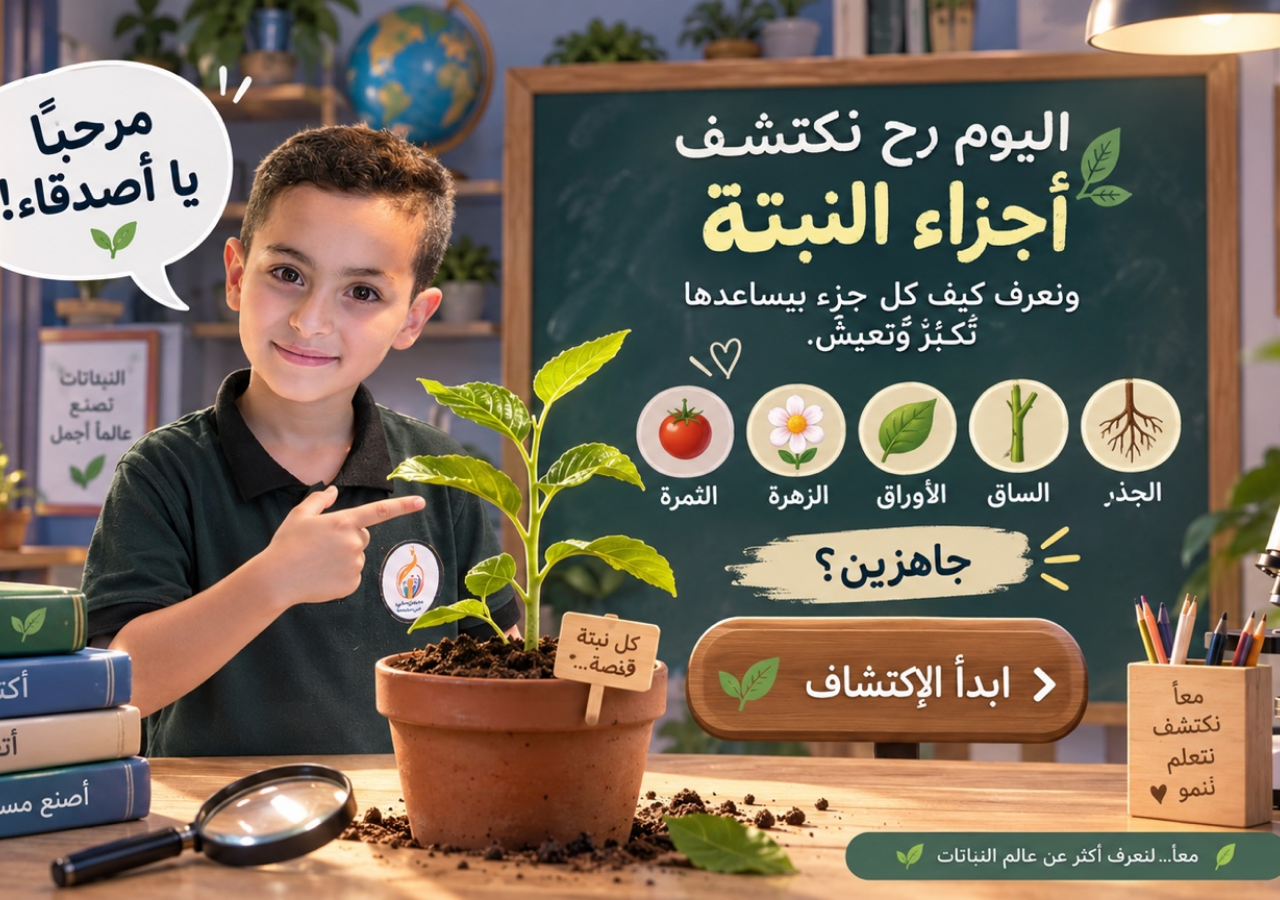
==== index.html @ 885a42ed "Fix mobile video poster and exact quiz geometry" ====
<!doctype html>
<html lang="ar" dir="rtl">
<head>
  <meta charset="UTF-8" />
  <meta name="viewport" content="width=device-width,initial-scale=1,viewport-fit=cover" />
  <meta name="theme-color" content="#194f3e" />
  <title>اكتشف أجزاء النبتة</title>
  <link rel="preload" as="image" href="quiz-roots-icon.png" />
  <link rel="preload" as="image" href="quiz-stem-icon.png" />
  <link rel="preload" as="image" href="quiz-leaf-icon.png" />
  <link rel="preload" as="image" href="quiz-flower-icon.png" />
  <link rel="preload" as="image" href="quiz-fruit-icon.png" />
  <link rel="preload" as="image" href="quiz-seed-icon.png" />
  <link rel="preload" as="image" href="correct-badge.png" />
  <link rel="preload" as="image" href="wrong-badge.png" />
  <link rel="stylesheet" href="style.css?v=20260918q7" />
</head>
<body>
  <main id="app">
    <section id="coverScreen" class="screen active image-screen mapped-screen">
      <img id="coverImage" src="cover.jpg?v=20260918q7" data-desktop-src="cover.jpg?v=20260918q7" data-mobile-src="https://raw.githubusercontent.com/ghadahelou859-dot/plant-discovery/43551839b0364d4b9109c42a9e4eeaf4a7d4392b/cover-mobile.png" alt="ابدأ الاكتشاف" class="screen-image mapped-image" />
      <button id="coverStartBtn" class="hotspot mapped-hotspot" data-x="0.250" data-y="0.780" data-w="0.500" data-h="0.100" data-px="0.185" data-py="0.820" data-pw="0.630" data-ph="0.085" aria-label="ابدأ الاكتشاف"></button>
    </section>

    <section id="videoScreen" class="screen center-screen">
      <video id="introVideo" class="fullscreen-video" playsinline preload="auto" controlslist="nodownload noplaybackrate" disablepictureinpicture data-desktop-src="intro.mp4" data-mobile-src="intro-mobile.mp4" data-mobile-poster="cover-mobile.png">
        <source src="intro.mp4" type="video/mp4" />
      </video>
      <button id="playIntroBtn" class="main-btn">تشغيل الفيديو</button>
      <button id="skipIntroBtn" class="mobile-skip-btn" type="button">تخطي ›</button>
      <button id="goGrowthBtn" class="main-btn hidden">التالي</button>
    </section>

    <section id="growthScreen" class="screen center-screen">
      <video id="growthVideo" class="fullscreen-video" playsinline preload="metadata" controlslist="nodownload noplaybackrate" disablepictureinpicture data-desktop-src="growth.mp4" data-mobile-src="growth-mobile.mp4" data-mobile-poster="parts-mobile.png">
        <source src="growth.mp4" type="video/mp4" />
      </video>
      <button id="playGrowthBtn" class="main-btn">شغّل رحلة النمو</button>
      <button id="skipGrowthBtn" class="mobile-skip-btn" type="button">تخطي ›</button>
      <button id="showPartsBtn" class="main-btn hidden">ابدأ الاكتشاف</button>
    </section>

    <section id="partsScreen" class="screen image-screen mapped-screen">
      <img id="partsImage" src="parts.png" data-desktop-src="parts.png" data-mobile-src="parts-mobile.png?v=20260918q7" alt="أجزاء النبتة" class="screen-image mapped-image" />
      <button class="hotspot mapped-hotspot" data-part="roots" data-x="0.397" data-y="0.748" data-w="0.190" data-h="0.145" data-px="0.700" data-py="0.650" data-pw="0.245" data-ph="0.075" aria-label="الجذور"></button>
      <button class="hotspot mapped-hotspot" data-part="stem" data-x="0.745" data-y="0.455" data-w="0.190" data-h="0.155" data-px="0.700" data-py="0.535" data-pw="0.245" data-ph="0.070" aria-label="الساق"></button>
      <button class="hotspot mapped-hotspot" data-part="leaves" data-x="0.335" data-y="0.205" data-w="0.185" data-h="0.155" data-px="0.285" data-py="0.455" data-pw="0.245" data-ph="0.070" aria-label="الأوراق"></button>
      <button class="hotspot mapped-hotspot" data-part="flower" data-x="0.755" data-y="0.025" data-w="0.185" data-h="0.145" data-px="0.365" data-py="0.345" data-pw="0.260" data-ph="0.070" aria-label="الزهرة"></button>
      <button class="hotspot mapped-hotspot" data-part="fruit" data-x="0.805" data-y="0.235" data-w="0.180" data-h="0.165" data-px="0.745" data-py="0.405" data-pw="0.240" data-ph="0.070" aria-label="الثمرة"></button>
      <button id="likeBtn" class="like-btn" aria-label="إعجاب"><span>❤</span><b id="likeCount">0</b></button>
    </section>

    <section id="detailScreen" class="screen image-screen detail-screen">
      <img id="detailImage" src="roots.png" alt="شرح الجزء" class="screen-image" />
      <div class="detail-nav">
        <button id="detailBackBtn" class="secondary-btn">الرجوع للأجزاء</button>
        <button id="detailNextBtn" class="secondary-btn">التالي</button>
      </div>
    </section>

    <section id="challengeScreen" class="screen image-screen mapped-screen">
      <img id="challengeImage" src="challenge-page.png" data-desktop-src="challenge-page.png" data-mobile-src="challenge-mobile.png?v=20260918q7" alt="جاهزون للتحدي" class="screen-image mapped-image" />
      <button id="beginQuizBtn" class="hotspot mapped-hotspot" data-x="0.225" data-y="0.670" data-w="0.540" data-h="0.210" data-px="0.175" data-py="0.438" data-pw="0.590" data-ph="0.090" aria-label="ابدأ التحدي"></button>
    </section>

    <section id="quizScreen" class="screen image-screen mapped-screen">
      <img id="quizImage" src="quiz-background-final.png?v=20260918q7" data-desktop-src="quiz-background-final.png?v=20260918q7" data-mobile-src="quiz-mobile.png?v=20260918q7" alt="اختبر معلوماتك" class="screen-image mapped-image" />
      <div id="quizProgress" class="quiz-progress mapped-ui" data-x="0.715" data-y="0.145" data-w="0.105" data-h="0.060" data-px="0.735" data-py="0.058" data-pw="0.090" data-ph="0.050">1 / 10</div>
      <div id="timerClock" class="quiz-timer mapped-ui" data-x="0.875" data-y="0.115" data-w="0.070" data-h="0.110" data-px="0.848" data-py="0.154" data-pw="0.116" data-ph="0.061"><span id="timerNum">10</span></div>
      <div id="questionBox" class="question-box mapped-ui" data-x="0.265" data-y="0.265" data-w="0.540" data-h="0.120" data-px="0.145" data-py="0.277" data-pw="0.700" data-ph="0.078"><div id="questionText"></div></div>
      <div id="answers" class="answers-grid mapped-ui" data-x="0.365" data-y="0.410" data-w="0.330" data-h="0.430" data-px="0.000" data-py="0.000" data-pw="1.000" data-ph="1.000"></div>
      <div id="feedback" class="feedback mapped-ui" data-x="0.395" data-y="0.850" data-w="0.300" data-h="0.055" data-px="0.245" data-py="0.610" data-pw="0.510" data-ph="0.035"></div>
    </section>

    <section id="resultScreen" class="screen image-screen mapped-screen result-fit-screen">
      <img id="resultImage" src="result-page-final.png?v=20260918q7" data-desktop-src="result-page-final.png?v=20260918q7" data-mobile-src="result-mobile.png?v=20260918q7" alt="أحسنت يا بطل" class="screen-image mapped-image result-fit-image" />
      <div id="celebrationLayer" class="celebration-layer" aria-hidden="true"></div>
      <div id="scoreText" class="score-number mapped-ui" data-x="0.402" data-y="0.349" data-w="0.185" data-h="0.123" data-px="0.350" data-py="0.444" data-pw="0.285" data-ph="0.073"></div>
      <a id="whatsappContactBtn" class="whatsapp-hotspot mapped-ui" data-x="0.495" data-y="0.588" data-w="0.151" data-h="0.082" data-px="0.575" data-py="0.592" data-pw="0.315" data-ph="0.052" href="https://wa.me/970598494977" target="_blank" rel="noopener" aria-label="تواصل معنا عبر واتساب"></a>
      <div id="ratingStars" class="hidden-rating" aria-hidden="true"><button data-rate="1"></button><button data-rate="2"></button><button data-rate="3"></button><button data-rate="4"></button><button data-rate="5"></button></div>
      <textarea id="ideaInput" class="idea-input mapped-ui" data-x="0.289" data-y="0.748" data-w="0.229" data-h="0.063" data-px="0.105" data-py="0.811" data-pw="0.505" data-ph="0.043" rows="2" placeholder="اكتب فكرتك هنا"></textarea>
      <button id="sendIdeaBtn" class="transparent-action mapped-ui" data-x="0.520" data-y="0.748" data-w="0.121" data-h="0.063" data-px="0.620" data-py="0.811" data-pw="0.275" data-ph="0.043" aria-label="إرسال الفكرة"></button>
      <a class="transparent-action mapped-ui" data-x="0.672" data-y="0.596" data-w="0.046" data-h="0.105" data-px="0.105" data-py="0.694" data-pw="0.115" data-ph="0.065" href="https://www.instagram.com/ghada.invitations/" target="_blank" rel="noopener" aria-label="Instagram"></a>
      <a class="transparent-action mapped-ui" data-x="0.728" data-y="0.596" data-w="0.046" data-h="0.105" data-px="0.220" data-py="0.694" data-pw="0.115" data-ph="0.065" href="https://www.tiktok.com/@ghada.invitations" target="_blank" rel="noopener" aria-label="TikTok"></a>
      <a class="transparent-action mapped-ui" data-x="0.785" data-y="0.596" data-w="0.046" data-h="0.105" data-px="0.340" data-py="0.694" data-pw="0.115" data-ph="0.065" href="https://www.snapchat.com/add/ghada.invitations" target="_blank" rel="noopener" aria-label="Snapchat"></a>
      <button id="restartQuizBtn" class="transparent-action mapped-ui" data-x="0.371" data-y="0.847" data-w="0.166" data-h="0.089" data-px="0.235" data-py="0.872" data-pw="0.315" data-ph="0.055" aria-label="إعادة التحدي"></button>
      <button id="returnPartsBtn" class="transparent-action mapped-ui" data-x="0.552" data-y="0.847" data-w="0.174" data-h="0.089" data-px="0.560" data-py="0.872" data-pw="0.335" data-ph="0.055" aria-label="الرجوع للأجزاء"></button>
      <div id="statusToast" class="status-toast"></div>
    </section>
  </main>
  <script src="script.js?v=20260918q7"></script>
</body>
</html>
---- style.css ----
:root{
  --green:#6f9642;
  --beige:#f6ead2;
  --brown:#4b3925;
}
*{box-sizing:border-box}
html,body{margin:0;width:100%;height:100%;min-height:100%;overflow:hidden;font-family:Tahoma,Arial,sans-serif;color:var(--brown)}
body{min-height:100dvh}
#app{height:100dvh;width:100vw;position:relative;overflow:hidden}
.screen{display:none;position:absolute;inset:0;width:100vw;height:100dvh;overflow:hidden}
.screen.active{display:block}
.hidden{display:none!important}
.image-screen{isolation:isolate}
.screen-image{position:absolute;inset:0;width:100%;height:100%;object-fit:cover;object-position:center;z-index:1}
.result-fit-image{object-fit:cover!important;object-position:center center!important}
.center-screen{display:none;padding:0;align-items:center;justify-content:center;flex-direction:column;gap:14px;background:#000}
.center-screen.active{display:flex}
.fullscreen-video{width:100vw;height:100dvh;object-fit:cover;background:#000}
.hotspot{position:absolute;border:0;background:rgba(255,255,255,.01);cursor:pointer;z-index:4;touch-action:manipulation;-webkit-tap-highlight-color:transparent}
.hotspot:focus-visible{outline:3px solid rgba(255,255,255,.9);outline-offset:2px}
.mapped-hotspot{border-radius:24px}
.mapped-ui{position:absolute;z-index:3}
.main-btn,.secondary-btn{z-index:6;border:0;border-radius:18px;padding:13px 22px;font-size:clamp(15px,2vw,22px);cursor:pointer;box-shadow:0 8px 20px rgba(0,0,0,.18)}
.main-btn{position:absolute;bottom:max(16px,env(safe-area-inset-bottom));left:50%;transform:translateX(-50%);background:var(--green);color:#fff}
.secondary-btn{background:var(--beige);color:var(--brown);border:2px solid #cfae7f}
.detail-nav{position:absolute;left:50%;bottom:max(14px,env(safe-area-inset-bottom));transform:translateX(-50%);display:flex;gap:10px;z-index:7;justify-content:center;align-items:center;width:min(94vw,700px);padding:0 8px}
.detail-nav .secondary-btn{position:relative!important;flex:1;min-width:0;max-width:260px;white-space:nowrap}
.like-btn{position:absolute;right:14px;top:50%;transform:translateY(-50%);z-index:8;width:62px;height:84px;border:none;border-radius:999px;background:#fff0f4;color:#e04f74;display:flex;flex-direction:column;align-items:center;justify-content:center;box-shadow:0 8px 18px rgba(0,0,0,.15);cursor:pointer}
.like-btn.liked{background:#e04f74;color:#fff}
.like-btn span{font-size:24px;line-height:1}.like-btn b{font-size:14px;margin-top:4px}
.quiz-progress{display:flex;align-items:center;justify-content:center;font-weight:900;font-size:clamp(13px,1.4vw,21px);color:#3f2d18;white-space:nowrap;pointer-events:none}
.quiz-timer{display:flex;align-items:center;justify-content:center;color:#214e25;font-weight:900;font-size:clamp(22px,3vw,44px);text-shadow:0 2px 0 rgba(255,255,255,.75);pointer-events:none}
.question-box{display:flex;align-items:center;justify-content:center;text-align:center;padding:clamp(6px,1vw,14px);font-size:clamp(17px,1.85vw,31px);font-weight:900;line-height:1.35;color:#173f32;background:transparent;border:0;overflow:hidden;pointer-events:none}
.answers-grid{display:grid;grid-template-columns:repeat(2,minmax(0,1fr));grid-template-rows:repeat(2,minmax(0,1fr));gap:7% 10%;align-items:center;justify-items:center;padding:0}
.answer-btn{position:relative;width:88%;aspect-ratio:1/1;border-radius:50%;border:0;background:transparent;padding:0;display:flex;flex-direction:column;align-items:center;justify-content:center;cursor:pointer;transition:transform .16s ease,filter .16s ease;overflow:visible;touch-action:manipulation}
.answer-btn:hover{transform:scale(1.035)}.answer-btn:active{transform:scale(.97)}
.answer-btn .icon-shell{width:88%;height:88%;border-radius:50%;overflow:hidden;background:transparent;display:grid;place-items:center}
.answer-btn img.option-img{width:100%;height:100%;object-fit:contain;object-position:center;display:block;border-radius:50%}
.answer-btn .label{position:absolute;top:90%;left:50%;transform:translateX(-50%);font-size:clamp(12px,1.15vw,18px);font-weight:900;color:#352819;white-space:nowrap;text-shadow:0 1px 0 rgba(255,255,255,.95)}
.answer-btn.correct{filter:drop-shadow(0 0 12px rgba(87,190,70,.95))}.answer-btn.wrong{filter:drop-shadow(0 0 12px rgba(220,74,74,.9))}.answer-btn.disabled{pointer-events:none}
.answer-badge{position:absolute;right:-2%;top:-4%;width:34%;height:34%;object-fit:contain;z-index:6;filter:drop-shadow(0 3px 5px rgba(0,0,0,.25))}
.feedback{display:flex;align-items:center;justify-content:center;text-align:center;color:#fff;font-weight:900;font-size:clamp(15px,1.7vw,24px);text-shadow:0 2px 4px rgba(0,0,0,.45);pointer-events:none}
.score-number{display:flex;align-items:center;justify-content:center;font-size:clamp(48px,7vw,112px);font-weight:1000;color:#13813c;text-shadow:0 3px 0 rgba(255,255,255,.85);line-height:1;pointer-events:none}
.hidden-rating{display:none!important}
.whatsapp-hotspot{z-index:8!important;display:block;background:transparent!important;border:0!important;border-radius:20px;cursor:pointer;text-decoration:none;touch-action:manipulation;-webkit-tap-highlight-color:transparent}
.whatsapp-hotspot:focus-visible{outline:3px solid rgba(255,255,255,.95);outline-offset:2px}
.idea-input{border:0!important;outline:0!important;background:rgba(255,255,255,.16)!important;padding:4px 12px!important;font:inherit!important;font-size:clamp(12px,1.1vw,18px)!important;color:#3e362a!important;resize:none!important;border-radius:16px!important;text-align:right}
.idea-input::placeholder{color:#8a877d}
.transparent-action{border:0;background:transparent;cursor:pointer;z-index:5;border-radius:18px;touch-action:manipulation;-webkit-tap-highlight-color:transparent}
.transparent-action:focus-visible{outline:3px solid rgba(255,255,255,.95);outline-offset:2px}
.status-toast{position:absolute;z-index:12;left:50%;bottom:2.5%;transform:translateX(-50%) translateY(15px);background:rgba(18,73,44,.94);color:#fff;padding:10px 18px;border-radius:999px;font-weight:800;font-size:clamp(13px,1.2vw,18px);opacity:0;pointer-events:none;transition:.2s;white-space:nowrap;max-width:90vw;overflow:hidden;text-overflow:ellipsis}
.status-toast.show{opacity:1;transform:translateX(-50%) translateY(0)}
.celebration-layer{position:absolute;inset:0;z-index:10;pointer-events:none;overflow:hidden}
.confetti-piece{position:absolute;top:-8%;width:10px;height:18px;border-radius:3px;animation:confetti-fall 2.4s linear forwards}
@keyframes confetti-fall{0%{transform:translate3d(0,-10vh,0) rotate(0);opacity:1}100%{transform:translate3d(var(--drift),110vh,0) rotate(760deg);opacity:0}}
@media (max-width:900px){.answer-btn{width:92%}.answer-btn .label{font-size:clamp(11px,2vw,16px)}}
@media (max-width:700px){.like-btn{right:8px;width:52px;height:72px}.detail-nav{width:100%;padding:0 8px;gap:7px}.detail-nav .secondary-btn{font-size:14px;padding:11px 9px}.question-box{font-size:clamp(15px,4vw,22px);padding:4px}.quiz-progress{font-size:clamp(11px,3vw,16px)}.quiz-timer{font-size:clamp(20px,6vw,34px)}.feedback{font-size:clamp(13px,3.6vw,19px)}.answer-btn .label{font-size:clamp(10px,2.8vw,14px)}}
@media (orientation:portrait){.score-number{font-size:clamp(42px,11vw,86px)}}
@media (orientation:portrait) and (max-width:700px){
  #coverScreen,#partsScreen,#detailScreen,#challengeScreen,#quizScreen,#resultScreen{
    background:#eef6e8;
  }
  #coverImage,#partsImage,#detailImage,#challengeImage,#quizImage,#resultImage{
    object-fit:contain!important;
    object-position:center center!important;
  }
  .detail-nav{
    position:absolute;
    inset:0;
    width:100%;
    height:100%;
    transform:none;
    padding:0;
    display:block;
    pointer-events:none;
    z-index:9;
  }
  #detailNextBtn{
    position:absolute!important;
    left:18%!important;
    bottom:max(18px,env(safe-area-inset-bottom))!important;
    top:auto!important;
    width:64%!important;
    height:auto!important;
    max-width:none!important;
    padding:14px 18px!important;
    border:2px solid #c9a66b!important;
    opacity:1!important;
    color:#fff!important;
    background:#6f9642!important;
    font-size:16px!important;
    font-weight:900!important;
    border-radius:18px!important;
    box-shadow:0 8px 20px rgba(0,0,0,.22)!important;
    pointer-events:auto;
  }
  #detailBackBtn{
    position:absolute!important;
    top:max(12px,env(safe-area-inset-top))!important;
    right:12px!important;
    width:auto!important;
    max-width:150px!important;
    min-width:0!important;
    height:auto!important;
    padding:9px 12px!important;
    font-size:12px!important;
    border-radius:999px!important;
    background:rgba(246,234,210,.94)!important;
    box-shadow:0 5px 14px rgba(0,0,0,.18)!important;
    pointer-events:auto;
  }
  .like-btn{
    top:66%;
    right:8px;
    width:48px;
    height:66px;
  }
  .question-box{
    font-size:clamp(15px,4.1vw,20px);
    line-height:1.3;
    padding:4px 10px;
  }
  .quiz-progress{
    font-size:clamp(12px,3.2vw,16px);
    direction:ltr;
    justify-content:center;
    align-items:center;
  }
  .quiz-timer{
    font-size:clamp(22px,7vw,34px);
    justify-content:center;
    align-items:center;
    line-height:1;
  }
  .question-box{
    font-size:clamp(15px,4vw,20px);
    line-height:1.25;
    padding:4px 14px;
  }
  .answers-grid{
    gap:5% 8%;
    align-items:center;
    justify-items:center;
    overflow:visible;
  }
  .answer-btn{
    width:88%;
    background:transparent!important;
    box-shadow:none!important;
    border:0!important;
  }
  .answer-btn .icon-shell{
    width:84%;
    height:84%;
    background:transparent!important;
  }
  .answer-btn .label{
    font-size:clamp(10px,2.9vw,14px);
    top:86%;
    background:transparent!important;
  }
  .feedback{
    font-size:clamp(12px,3.4vw,17px);
    color:#173f32;
    background:transparent!important;
    border-radius:0;
    text-shadow:none;
  }
  .score-number{font-size:clamp(52px,16vw,92px)}
  .idea-input{
    font-size:clamp(11px,3vw,15px)!important;
    padding:2px 8px!important;
    border-radius:10px!important;
  }
}

@media (orientation:landscape) and (max-height:600px){.detail-nav{bottom:8px}.detail-nav .secondary-btn{padding:8px 12px;font-size:13px}.like-btn{width:48px;height:64px}}

.mobile-skip-btn{
  display:none;
}
@media (orientation:portrait) and (max-width:700px){
  .mobile-skip-btn{
    display:block;
    position:absolute;
    top:max(14px,env(safe-area-inset-top));
    right:14px;
    z-index:12;
    border:1px solid rgba(255,255,255,.65);
    background:rgba(0,0,0,.35);
    color:#fff;
    border-radius:999px;
    padding:8px 13px;
    font-size:14px;
    font-weight:800;
    backdrop-filter:blur(6px);
    -webkit-backdrop-filter:blur(6px);
    cursor:pointer;
  }
  #quizProgress{
    direction:ltr;
    font-size:clamp(13px,4vw,18px);
  }
  #timerClock{
    font-size:clamp(20px,6.2vw,30px);
    line-height:1;
  }
  #questionText{
    width:100%;
    text-align:center;
  }
  #answers{
    background:transparent!important;
    box-shadow:none!important;
  }
  #answers .answer-btn{
    background:transparent!important;
    box-shadow:none!important;
  }
  #feedback{
    background:transparent!important;
    color:#173f32!important;
    text-shadow:none!important;
    font-size:clamp(11px,3.2vw,15px)!important;
  }
}

@media (orientation:portrait) and (max-width:700px){
  #questionBox{
    display:flex!important;
    align-items:center!important;
    justify-content:center!important;
    text-align:center!important;
    padding:8px 16px!important;
  }
  #questionText{
    width:100%!important;
    text-align:center!important;
    margin:0!important;
  }
  #answers{
    grid-template-columns:repeat(2,minmax(0,1fr))!important;
    grid-template-rows:repeat(2,minmax(0,1fr))!important;
    gap:4% 7%!important;
    align-items:center!important;
    justify-items:center!important;
  }
  #answers .answer-btn{
    width:86%!important;
  }
  #answers .answer-btn .icon-shell{
    width:86%!important;
    height:86%!important;
  }
  #feedback{
    color:#fff!important;
    background:transparent!important;
    text-shadow:0 2px 4px rgba(0,0,0,.6)!important;
    font-weight:900!important;
  }
}

@media (orientation:portrait) and (max-width:700px){
  #answers{
    overflow:visible!important;
  }
  #answers .answer-btn{
    width:84%!important;
    aspect-ratio:1/1!important;
    display:flex!important;
    align-items:center!important;
    justify-content:center!important;
    overflow:visible!important;
    position:relative!important;
  }
  #answers .answer-btn .icon-shell{
    width:82%!important;
    height:82%!important;
    position:relative!important;
    top:-4%!important;
    flex:0 0 auto!important;
  }
  #answers .answer-btn img.option-img{
    width:100%!important;
    height:100%!important;
    object-fit:contain!important;
    object-position:center center!important;
  }
  #answers .answer-btn .label{
    position:absolute!important;
    left:50%!important;
    top:91%!important;
    transform:translateX(-50%)!important;
    width:95%!important;
    height:17%!important;
    display:flex!important;
    align-items:center!important;
    justify-content:center!important;
    text-align:center!important;
    line-height:1!important;
    font-size:clamp(11px,3vw,15px)!important;
    font-weight:900!important;
    color:#2f2418!important;
    white-space:nowrap!important;
    text-shadow:none!important;
    margin:0!important;
    padding:0!important;
  }
}

@media (orientation:portrait) and (max-width:700px){
  #timerClock{
    display:flex!important;
    align-items:center!important;
    justify-content:center!important;
    padding:0!important;
  }
  #timerNum{
    display:block!important;
    width:100%!important;
    text-align:center!important;
    line-height:1!important;
    transform:translate(2%,1%)!important;
  }

  #answers .answer-btn{
    width:92%!important;
  }
  #answers .answer-btn .icon-shell{
    width:96%!important;
    height:96%!important;
    top:-8%!important;
  }
  #answers .answer-btn .label{
    top:98%!important;
    width:100%!important;
    height:20%!important;
    font-size:clamp(11px,3.1vw,15px)!important;
  }
}
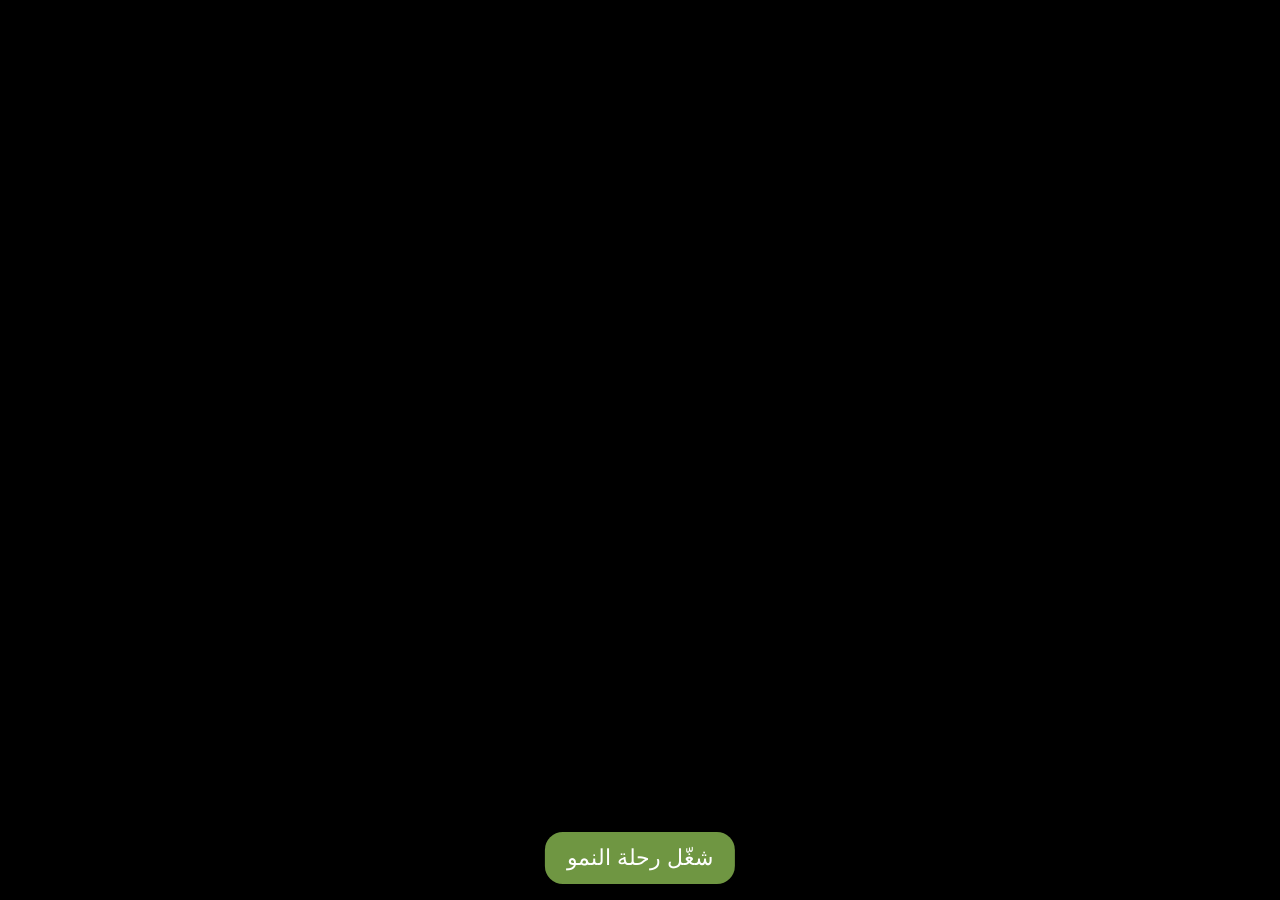
==== commit 13a6ee84: "Refresh mobile autoplay behavior" ====
--- a/index.html
+++ b/index.html
@@ -13,7 +13,7 @@
   <link rel="preload" as="image" href="quiz-seed-icon.png" />
   <link rel="preload" as="image" href="correct-badge.png" />
   <link rel="preload" as="image" href="wrong-badge.png" />
-  <link rel="stylesheet" href="style.css?v=20260918q7" />
+  <link rel="stylesheet" href="style.css?v=20260918r4" />
 </head>
 <body>
   <main id="app">
@@ -23,21 +23,19 @@
     </section>
 
     <section id="videoScreen" class="screen center-screen">
-      <video id="introVideo" class="fullscreen-video" playsinline preload="auto" controlslist="nodownload noplaybackrate" disablepictureinpicture data-desktop-src="intro.mp4" data-mobile-src="intro-mobile.mp4" data-mobile-poster="cover-mobile.png">
-        <source src="intro.mp4" type="video/mp4" />
+      <video id="introVideo" class="fullscreen-video" playsinline preload="auto" controlslist="nodownload noplaybackrate" disablepictureinpicture data-desktop-src="intro.mp4?v=20260918r1" data-mobile-src="intro-mobile.mp4?v=20260918r1">
+        <source src="intro.mp4?v=20260918r1" type="video/mp4" />
       </video>
       <button id="playIntroBtn" class="main-btn">تشغيل الفيديو</button>
       <button id="skipIntroBtn" class="mobile-skip-btn" type="button">تخطي ›</button>
-      <button id="goGrowthBtn" class="main-btn hidden">التالي</button>
     </section>
 
     <section id="growthScreen" class="screen center-screen">
-      <video id="growthVideo" class="fullscreen-video" playsinline preload="metadata" controlslist="nodownload noplaybackrate" disablepictureinpicture data-desktop-src="growth.mp4" data-mobile-src="growth-mobile.mp4" data-mobile-poster="parts-mobile.png">
-        <source src="growth.mp4" type="video/mp4" />
+      <video id="growthVideo" class="fullscreen-video" playsinline preload="metadata" controlslist="nodownload noplaybackrate" disablepictureinpicture data-desktop-src="growth.mp4?v=20260918r1" data-mobile-src="growth-mobile.mp4?v=20260918r1">
+        <source src="growth.mp4?v=20260918r1" type="video/mp4" />
       </video>
       <button id="playGrowthBtn" class="main-btn">شغّل رحلة النمو</button>
       <button id="skipGrowthBtn" class="mobile-skip-btn" type="button">تخطي ›</button>
-      <button id="showPartsBtn" class="main-btn hidden">ابدأ الاكتشاف</button>
     </section>
 
     <section id="partsScreen" class="screen image-screen mapped-screen">
@@ -88,6 +86,6 @@
       <div id="statusToast" class="status-toast"></div>
     </section>
   </main>
-  <script src="script.js?v=20260918q7"></script>
+  <script src="script.js?v=20260918r5"></script>
 </body>
 </html>
--- a/style.css
+++ b/style.css
@@ -338,3 +338,125 @@
     font-size:clamp(11px,3.1vw,15px)!important;
   }
 }
+
+/* Final mobile portrait corrections */
+@media (orientation:portrait) and (max-width:700px){
+  .like-btn{
+    top:74%!important;
+    left:10px!important;
+    right:auto!important;
+    width:44px!important;
+    height:58px!important;
+    transform:translateY(-50%)!important;
+  }
+
+  #timerClock{
+    display:flex!important;
+    align-items:center!important;
+    justify-content:center!important;
+    padding:0!important;
+  }
+  #timerNum{
+    display:flex!important;
+    align-items:center!important;
+    justify-content:center!important;
+    width:100%!important;
+    height:100%!important;
+    margin:0!important;
+    padding:0!important;
+    transform:none!important;
+    text-align:center!important;
+    line-height:1!important;
+  }
+
+  #questionBox{
+    display:flex!important;
+    align-items:center!important;
+    justify-content:center!important;
+    padding:6px 18px!important;
+  }
+  #questionText{
+    width:100%!important;
+    text-align:center!important;
+    margin:0!important;
+    line-height:1.25!important;
+  }
+
+  #answers{
+    position:absolute!important;
+    display:block!important;
+    inset:auto!important;
+    overflow:visible!important;
+    background:transparent!important;
+    box-shadow:none!important;
+  }
+  #answers .answer-btn{
+    position:absolute!important;
+    width:19.7%!important;
+    height:12.6%!important;
+    aspect-ratio:auto!important;
+    margin:0!important;
+    padding:0!important;
+    border:0!important;
+    background:transparent!important;
+    box-shadow:none!important;
+    overflow:visible!important;
+    transform:none!important;
+  }
+  #answers .answer-btn:nth-child(1){left:52.2%!important;top:36.5%!important;}
+  #answers .answer-btn:nth-child(2){left:26.8%!important;top:36.5%!important;}
+  #answers .answer-btn:nth-child(3){left:52.2%!important;top:48.9%!important;}
+  #answers .answer-btn:nth-child(4){left:26.8%!important;top:48.9%!important;}
+
+  #answers .answer-btn .icon-shell{
+    position:absolute!important;
+    left:0!important;
+    top:0!important;
+    width:100%!important;
+    height:auto!important;
+    aspect-ratio:1/1!important;
+    margin:0!important;
+    padding:0!important;
+    background:transparent!important;
+    border-radius:50%!important;
+    overflow:hidden!important;
+    transform:none!important;
+  }
+  #answers .answer-btn img.option-img{
+    display:block!important;
+    width:100%!important;
+    height:100%!important;
+    object-fit:contain!important;
+    object-position:center center!important;
+    border-radius:50%!important;
+  }
+  #answers .answer-btn .label{
+    position:absolute!important;
+    left:5%!important;
+    top:87%!important;
+    width:90%!important;
+    height:18%!important;
+    transform:none!important;
+    display:flex!important;
+    align-items:center!important;
+    justify-content:center!important;
+    text-align:center!important;
+    margin:0!important;
+    padding:0!important;
+    font-size:clamp(11px,3.1vw,15px)!important;
+    font-weight:900!important;
+    line-height:1!important;
+    color:#2f2418!important;
+    white-space:nowrap!important;
+    background:transparent!important;
+    text-shadow:none!important;
+  }
+
+  #feedback{
+    color:#fff!important;
+    background:transparent!important;
+    text-shadow:0 2px 4px rgba(0,0,0,.65)!important;
+    font-weight:900!important;
+  }
+}
+
